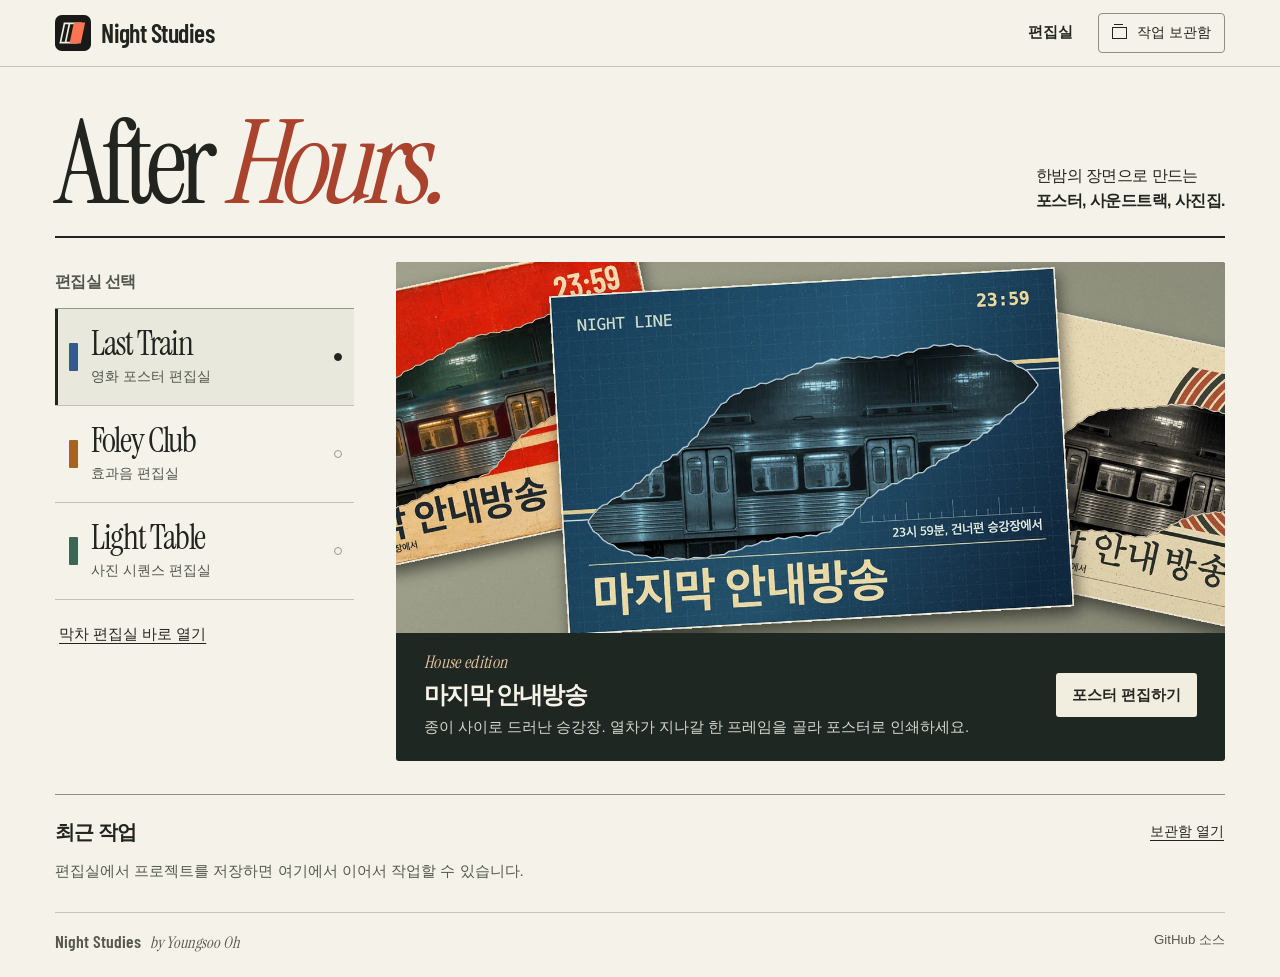
==== docs/index.html @ 3a77e35f "Build three personal media editors with portable project files" ====
<!doctype html>
<html lang="ko">
<head>
<meta charset="utf-8">
<meta name="viewport" content="width=device-width,initial-scale=1,viewport-fit=cover">
<meta name="theme-color" content="#f4f2e9">
<meta name="description" content="영화 포스터, 폴리 사운드트랙, 세 컷의 사진을 만드는 브라우저 편집실. 프로젝트를 보관하고 PNG와 WAV로 내보내세요.">
<title>Night Studies — After Hours 편집실</title>
<link rel="icon" href="./mark.svg" type="image/svg+xml">
<link rel="stylesheet" href="./gallery.css?v=92c7a731b6">
<script defer src="./library.js?v=04d6f1647b"></script>
<script defer src="./gallery.js?v=91ca914a79"></script>
</head>
<body>
<a class="skip" href="#studios">편집실로 이동</a>
<header class="mast"><div class="shell">
  <a class="brand" href="./"><img src="./mark.svg" width="36" height="36" alt="">Night Studies</a>
  <nav aria-label="주 메뉴"><a href="#studios">편집실</a><button type="button" data-library><span class="shelf-icon" aria-hidden="true"></span>작업 보관함</button></nav>
</div></header>
<main class="shell">
  <div class="headline"><h1>After <em>Hours.</em></h1><p>한밤의 장면으로 만드는<br><strong>포스터, 사운드트랙, 사진집.</strong></p></div>
  <section class="desk" id="studios" aria-label="편집실과 하우스 에디션">
    <div class="selector">
      <h2>편집실 선택</h2>
      <div role="tablist" aria-label="편집실 선택" class="tabs">
        <button type="button" aria-selected="true" tabindex="0" role="tab" aria-controls="edition" id="tab-train" data-studio="last-train"><i class="swatch sw-train"></i><span><b lang="en">Last Train</b><small>영화 포스터 편집실</small></span><span class="tab-dot" aria-hidden="true"></span></button>
        <button type="button" aria-selected="false" tabindex="-1" role="tab" aria-controls="edition" id="tab-foley" data-studio="foley-club"><i class="swatch sw-foley"></i><span><b lang="en">Foley Club</b><small>효과음 편집실</small></span><span class="tab-dot" aria-hidden="true"></span></button>
        <button type="button" aria-selected="false" tabindex="-1" role="tab" aria-controls="edition" id="tab-light" data-studio="light-table"><i class="swatch sw-light"></i><span><b lang="en">Light Table</b><small>사진 시퀀스 편집실</small></span><span class="tab-dot" aria-hidden="true"></span></button>
      </div>
      <a class="blank-link" id="start-blank" href="last-train/">막차 편집실 바로 열기</a>
    </div>
    <article id="edition" class="edition" role="tabpanel" aria-labelledby="tab-train" data-current="last-train">
      <div class="mount" id="edition-art"><img id="edition-preview" src="assets/edition-train.webp" alt="마지막 안내방송 포스터 편집본" fetchpriority="high"></div>
      <div class="edition-caption"><div><span class="edition-label" lang="en">House edition</span><h2 id="edition-name">마지막 안내방송</h2><p id="edition-copy">종이 사이로 드러난 승강장. 열차가 지나갈 한 프레임을 골라 포스터로 인쇄하세요.</p></div>
      <a class="start" id="start-edition" href="last-train/?edition=house">포스터 편집하기</a></div>
    </article>
  </section>
  <section class="shelf" aria-labelledby="recent-heading">
    <div class="shelf-head"><h2 id="recent-heading">최근 작업</h2><button type="button" data-library>보관함 열기</button></div>
    <div id="recent" aria-live="polite"></div>
  </section>
  <noscript><div class="noscript">편집하려면 JavaScript를 켜 주세요. <a href="last-train/">막차</a> · <a href="foley-club/">폴리 클럽</a> · <a href="light-table/">라이트 테이블</a></div></noscript>
</main>
<footer class="shell"><span>Night Studies <i>by Youngsoo Oh</i></span><a href="https://github.com/oyoungsoo97-hub/night-studies">GitHub 소스</a></footer>
</body>
</html>
---- docs/gallery.css ----
@font-face{font-family:Instrument;src:url('./assets/fonts/instrument-serif.ttf') format('truetype');font-display:swap}
@font-face{font-family:Barlow;src:url('./assets/fonts/barlow-condensed.ttf') format('truetype');font-weight:600;font-display:swap}
:root{--paper:#f4f2e9;--ink:#22251f;--muted:#55594e;--rule:#c4c5b8;--accent:#d94c2d;color-scheme:light;font:100%/1.5 -apple-system,BlinkMacSystemFont,"Apple SD Gothic Neo","Malgun Gothic",Arial,sans-serif;color:var(--ink);background:var(--paper)}
*{box-sizing:border-box}body,h1,h2,p{margin:0}a{color:inherit;text-decoration:none}button{font:inherit;color:inherit;cursor:pointer}button:focus-visible,a:focus-visible{outline:3px solid #2268a4;outline-offset:4px}.shell{width:min(1450px,calc(100% - clamp(36px,8.6vw,160px)));margin:auto}.skip{position:absolute;top:-100px}.skip:focus{top:6px;left:10px;z-index:10;background:white;padding:10px}.mast{border-bottom:1px solid var(--rule)}.mast .shell{display:flex;align-items:center;justify-content:space-between;min-height:66px}.brand{display:flex;align-items:center;gap:10px;font:600 1.62rem/.95 Barlow,Arial,sans-serif;letter-spacing:-.02em}.brand img{border-radius:4px}.mast nav{display:flex;align-items:center;gap:25px}.mast nav>a{font-size:.91rem;font-weight:600}.mast nav button,.shelf-head button{display:inline-flex;align-items:center;gap:10px;font-size:.9rem;border:1px solid #8a9083;border-radius:4px;background:transparent;padding:8px 13px;min-height:38px}.mast nav button:hover,.shelf-head button:hover{background:#e8e7dc}.shelf-icon{width:15px;height:12px;border:1.5px solid currentColor;display:inline-block;position:relative}.shelf-icon:before{position:absolute;content:"";top:-4px;left:1px;width:9px;border-top:1.5px solid currentColor}
.headline{display:flex;align-items:flex-end;justify-content:space-between;gap:20px;padding:clamp(28px,3.7vw,62px) 0 23px;border-bottom:2px solid var(--ink)}
h1{font:400 clamp(82px,9.1vw,153px)/.85 Instrument,Georgia,serif;letter-spacing:-.065em}h1 em{font-weight:400;color:#aa432e}.headline p{font-size:clamp(1rem,1.15vw,1.2rem);line-height:1.55;letter-spacing:-.035em}.headline strong{font-weight:600}
.desk{display:grid;grid-template-columns:minmax(215px,.81fr) minmax(0,2.25fr);gap:clamp(24px,3.3vw,57px);padding:24px 0 33px;align-items:start;scroll-margin-top:12px}.selector h2,.shelf-head h2{font-size:1rem;letter-spacing:-.045em}.selector h2{margin:8px 0 14px;color:#51564d}.tabs{border-top:1px solid #92988a}.tabs button{width:100%;text-align:left;border:0;border-bottom:1px solid #c0c4b5;background:none;padding:18px 12px 18px 9px;display:flex;align-items:center;gap:13px;min-height:80px}.tabs button[aria-selected=true]{background:#e8e8dc;box-shadow:inset 3px 0 var(--ink)}.tabs button:hover{background:#eaeade}.tabs b,.tabs small{display:block}.tabs b{font:400 clamp(29px,2.65vw,46px)/1 Instrument,Georgia,serif;letter-spacing:-.04em}.tabs small{margin-top:5px;color:#51564d;font-size:.88rem}.swatch{width:9px;height:28px;flex:none;margin-left:5px;border-radius:1px;background:#355988}.sw-foley{background:#a26525}.sw-light{background:#3b6554}.tab-dot{margin-left:auto;width:8px;height:8px;flex:none;border-radius:50%;border:1px solid #969b8c}.tabs button[aria-selected=true] .tab-dot{background:var(--ink);border-color:var(--ink)}.blank-link{display:inline-block;margin:19px 0 0 4px;padding:4px 0;font-size:.92rem;text-decoration:underline;text-underline-offset:4px}
.edition{min-width:0;background:#1f2723;color:#f8f3e7;border-radius:3px;overflow:hidden}.mount{aspect-ratio:2.24;background:#313831;overflow:hidden}.mount img{width:100%;height:100%;object-fit:cover;display:block}.edition-caption{display:flex;align-items:center;justify-content:space-between;gap:22px;padding:18px clamp(18px,2.2vw,35px) 22px}.edition-label{font:italic 1.08rem/1.2 Instrument,Georgia,serif;letter-spacing:.02em;color:#e7c4a0}.edition-caption h2{font-size:clamp(1.3rem,1.9vw,2rem);line-height:1.4;letter-spacing:-.065em;margin:3px 0}.edition-caption p{font-size:.94rem;line-height:1.63;word-break:keep-all;color:#d6d8cf;max-width:44em}.start{flex:none;padding:11px 16px;border-radius:3px;font-size:.92rem;font-weight:650;background:#f1eddf;color:#22261f}.start:hover{background:white}
.shelf{border-top:1px solid #8a9083;padding:21px 0 29px}.shelf-head{display:flex;align-items:center;justify-content:space-between;margin-bottom:12px}.shelf-head h2{font-size:1.25rem}.shelf-head button{border:0;padding:3px 1px;min-height:32px;text-decoration:underline;text-underline-offset:4px}.empty-note,#recent{color:var(--muted);font-size:.95rem}.recent-grid{display:grid;grid-template-columns:repeat(3,minmax(0,1fr));gap:15px}.recent-link{display:flex;align-items:center;padding:8px;gap:13px;border:1px solid var(--rule);min-width:0;background:#f9f7ef}.recent-link:hover{border-color:#757c6c}.recent-link img{width:78px;height:64px;object-fit:cover;flex:none;background:#303730}.recent-link span{min-width:0}.recent-link strong,.recent-link small{display:block}.recent-link strong{color:var(--ink);overflow-wrap:anywhere}.recent-link small{font-size:.8rem;margin-top:3px}footer.shell{display:flex;justify-content:space-between;gap:12px;border-top:1px solid var(--rule);padding:17px 0 24px;color:#55594e;font-size:.83rem}footer span{font:600 1.1rem Barlow,sans-serif}footer i{margin-left:5px;font:italic 1rem Instrument,serif}footer a:hover{text-decoration:underline}
@media(max-width:850px){.shell{width:calc(100% - 40px)}.desk{grid-template-columns:minmax(175px,.85fr) minmax(0,2fr);gap:18px}.edition-caption{align-items:start;flex-direction:column;gap:14px}.tabs button{min-height:75px;padding:12px 8px}.recent-grid{grid-template-columns:1fr 1fr}.mount{aspect-ratio:1.9}}
@media(max-width:620px){.shell{width:calc(100% - 34px)}.mast .shell{min-height:56px}.brand{font-size:1.38rem}.brand img{width:30px;height:30px}.mast nav>a{display:none}.mast nav button{font-size:.84rem;padding:6px 10px}.headline{display:block;padding:24px 0 16px}.headline h1{font-size:clamp(72px,17vw,100px)}.headline p{margin-top:13px;font-size:.94rem}.headline p br{display:none}.headline p strong:before{content:" "}.desk{display:flex;flex-direction:column;gap:14px;padding:12px 0 22px}.selector{width:100%;display:flex;flex-wrap:wrap;align-items:center;justify-content:space-between}.selector h2{margin:0 0 8px;font-size:.85rem}.blank-link{order:1;font-size:.81rem;margin:0 0 8px;padding:0}.tabs{order:2;width:100%;display:grid;grid-template-columns:repeat(3,minmax(0,1fr));border-top:1px solid #a1a696}.tabs button{min-height:55px;position:relative;display:block;padding:7px;text-align:center}.tabs button[aria-selected=true]{box-shadow:inset 0 -2px var(--ink)}.tabs b{font-size:clamp(20px,5.1vw,30px)}.tabs small{margin:4px 0 0;font-size:.76rem}.swatch,.tab-dot{display:none}.edition{width:100%}.mount{aspect-ratio:1.7}.edition-caption{padding:13px 16px 17px;gap:12px}.edition-caption h2{font-size:1.4rem}.edition-caption p{font-size:.88rem}.start{width:100%;text-align:center}.recent-grid{grid-template-columns:1fr}.shelf{padding:12px 0 20px}}
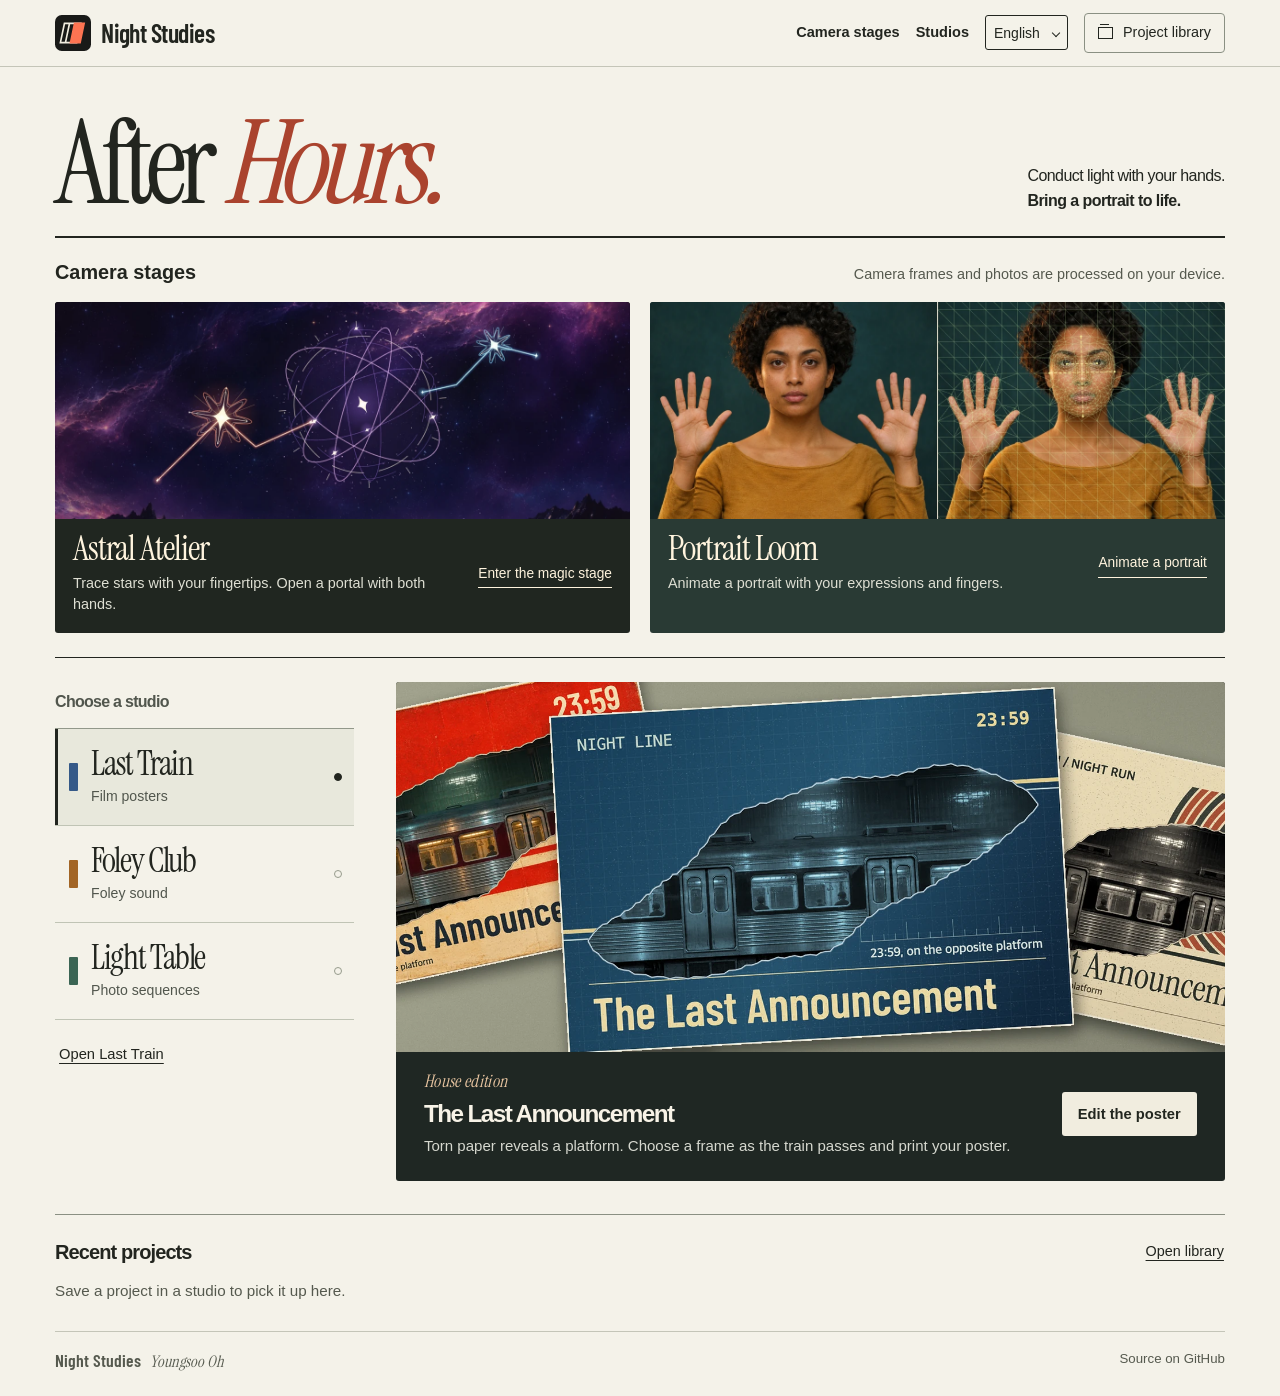
==== commit bb8f3148: "Add two camera performance stages and English, Korean and German throughout" ====
--- a/docs/index.html
+++ b/docs/index.html
@@ -4,34 +4,43 @@
 <meta charset="utf-8">
 <meta name="viewport" content="width=device-width,initial-scale=1,viewport-fit=cover">
 <meta name="theme-color" content="#f4f2e9">
-<meta name="description" content="영화 포스터, 폴리 사운드트랙, 세 컷의 사진을 만드는 브라우저 편집실. 프로젝트를 보관하고 PNG와 WAV로 내보내세요.">
+<meta name="description" content="카메라로 빛을 지휘하고 사진 속 인물을 움직이는 두 무대. 포스터, 사운드트랙, 사진을 위한 세 편집실.">
 <title>Night Studies — After Hours 편집실</title>
 <link rel="icon" href="./mark.svg" type="image/svg+xml">
-<link rel="stylesheet" href="./gallery.css?v=92c7a731b6">
-<script defer src="./library.js?v=04d6f1647b"></script>
-<script defer src="./gallery.js?v=91ca914a79"></script>
+<link rel="stylesheet" href="./gallery.css?v=c949376de5">
+<script src="./i18n.js?v=e4aa568ccb"></script>
+<script src="./common-locales.js?v=770c93482a"></script>
+<script defer src="./library.js?v=e522b8cf6c"></script>
+<script defer src="./gallery.js?v=8ea4f9fb00"></script>
 </head>
 <body>
 <a class="skip" href="#studios">편집실로 이동</a>
 <header class="mast"><div class="shell">
   <a class="brand" href="./"><img src="./mark.svg" width="36" height="36" alt="">Night Studies</a>
-  <nav aria-label="주 메뉴"><a href="#studios">편집실</a><button type="button" data-library><span class="shelf-icon" aria-hidden="true"></span>작업 보관함</button></nav>
+  <nav aria-label="주 메뉴"><a href="#stages">카메라 무대</a><a href="#studios">편집실</a><span data-language-picker></span><button type="button" data-library><span class="shelf-icon" aria-hidden="true"></span>작업 보관함</button></nav>
 </div></header>
 <main class="shell">
-  <div class="headline"><h1>After <em>Hours.</em></h1><p>한밤의 장면으로 만드는<br><strong>포스터, 사운드트랙, 사진집.</strong></p></div>
+  <div class="headline"><h1>After <em>Hours.</em></h1><p>손끝으로 무대를 열고<br><strong>사진 속 인물에 움직임을 입히세요.</strong></p></div>
+  <section id="stages" class="live-stages" aria-labelledby="stages-title">
+    <div class="stages-head"><h2 id="stages-title">카메라 무대</h2><p>카메라 영상과 사진은 기기에서 처리됩니다.</p></div>
+    <div class="stage-shelf">
+      <a class="stage-link" href="spell-stage/"><div class="stage-art"><img src="assets/astral-cover.webp" alt="손동작으로 이은 별빛과 두 손 사이에 열린 차원문"></div><div class="stage-details"><div><h3 lang="en" translate="no">Astral Atelier</h3><p>손끝으로 별을 잇고, 두 손으로 빛의 문을 엽니다.</p></div><span>마법 무대 열기</span></div></a>
+      <a class="stage-link" href="portrait-stage/"><div class="stage-art"><img src="assets/loom-cover.webp" alt="사진 속 인물의 얼굴과 손에 겹쳐진 움직임 기준점"></div><div class="stage-details"><div><h3 lang="en" translate="no">Portrait Loom</h3><p>인물 사진을 골라 내 표정과 손가락으로 움직입니다.</p></div><span>인물 무대 열기</span></div></a>
+    </div>
+  </section>
   <section class="desk" id="studios" aria-label="편집실과 하우스 에디션">
     <div class="selector">
       <h2>편집실 선택</h2>
       <div role="tablist" aria-label="편집실 선택" class="tabs">
-        <button type="button" aria-selected="true" tabindex="0" role="tab" aria-controls="edition" id="tab-train" data-studio="last-train"><i class="swatch sw-train"></i><span><b lang="en">Last Train</b><small>영화 포스터 편집실</small></span><span class="tab-dot" aria-hidden="true"></span></button>
-        <button type="button" aria-selected="false" tabindex="-1" role="tab" aria-controls="edition" id="tab-foley" data-studio="foley-club"><i class="swatch sw-foley"></i><span><b lang="en">Foley Club</b><small>효과음 편집실</small></span><span class="tab-dot" aria-hidden="true"></span></button>
-        <button type="button" aria-selected="false" tabindex="-1" role="tab" aria-controls="edition" id="tab-light" data-studio="light-table"><i class="swatch sw-light"></i><span><b lang="en">Light Table</b><small>사진 시퀀스 편집실</small></span><span class="tab-dot" aria-hidden="true"></span></button>
+        <button type="button" aria-selected="true" tabindex="0" role="tab" aria-controls="edition" id="tab-train" data-studio="last-train"><i class="swatch sw-train"></i><span><b lang="en" translate="no">Last Train</b><small>영화 포스터 편집실</small></span><span class="tab-dot" aria-hidden="true"></span></button>
+        <button type="button" aria-selected="false" tabindex="-1" role="tab" aria-controls="edition" id="tab-foley" data-studio="foley-club"><i class="swatch sw-foley"></i><span><b lang="en" translate="no">Foley Club</b><small>효과음 편집실</small></span><span class="tab-dot" aria-hidden="true"></span></button>
+        <button type="button" aria-selected="false" tabindex="-1" role="tab" aria-controls="edition" id="tab-light" data-studio="light-table"><i class="swatch sw-light"></i><span><b lang="en" translate="no">Light Table</b><small>사진 시퀀스 편집실</small></span><span class="tab-dot" aria-hidden="true"></span></button>
       </div>
       <a class="blank-link" id="start-blank" href="last-train/">막차 편집실 바로 열기</a>
     </div>
     <article id="edition" class="edition" role="tabpanel" aria-labelledby="tab-train" data-current="last-train">
       <div class="mount" id="edition-art"><img id="edition-preview" src="assets/edition-train.webp" alt="마지막 안내방송 포스터 편집본" fetchpriority="high"></div>
-      <div class="edition-caption"><div><span class="edition-label" lang="en">House edition</span><h2 id="edition-name">마지막 안내방송</h2><p id="edition-copy">종이 사이로 드러난 승강장. 열차가 지나갈 한 프레임을 골라 포스터로 인쇄하세요.</p></div>
+      <div class="edition-caption"><div><span class="edition-label">하우스 에디션</span><h2 id="edition-name">마지막 안내방송</h2><p id="edition-copy">종이 사이로 드러난 승강장. 열차가 지나갈 한 프레임을 골라 포스터로 인쇄하세요.</p></div>
       <a class="start" id="start-edition" href="last-train/?edition=house">포스터 편집하기</a></div>
     </article>
   </section>
@@ -39,8 +48,8 @@
     <div class="shelf-head"><h2 id="recent-heading">최근 작업</h2><button type="button" data-library>보관함 열기</button></div>
     <div id="recent" aria-live="polite"></div>
   </section>
-  <noscript><div class="noscript">편집하려면 JavaScript를 켜 주세요. <a href="last-train/">막차</a> · <a href="foley-club/">폴리 클럽</a> · <a href="light-table/">라이트 테이블</a></div></noscript>
+  <noscript><div class="noscript">JavaScript를 켜 주세요. Enable JavaScript. Bitte JavaScript aktivieren. <a href="last-train/">막차</a> · <a href="foley-club/">폴리 클럽</a> · <a href="light-table/">라이트 테이블</a></div></noscript>
 </main>
-<footer class="shell"><span>Night Studies <i>by Youngsoo Oh</i></span><a href="https://github.com/oyoungsoo97-hub/night-studies">GitHub 소스</a></footer>
+<footer class="shell"><span>Night Studies <i>Youngsoo Oh</i></span><a href="https://github.com/oyoungsoo97-hub/night-studies">GitHub 소스</a></footer>
 </body>
 </html>
--- a/docs/gallery.css
+++ b/docs/gallery.css
@@ -9,3 +9,7 @@
 .shelf{border-top:1px solid #8a9083;padding:21px 0 29px}.shelf-head{display:flex;align-items:center;justify-content:space-between;margin-bottom:12px}.shelf-head h2{font-size:1.25rem}.shelf-head button{border:0;padding:3px 1px;min-height:32px;text-decoration:underline;text-underline-offset:4px}.empty-note,#recent{color:var(--muted);font-size:.95rem}.recent-grid{display:grid;grid-template-columns:repeat(3,minmax(0,1fr));gap:15px}.recent-link{display:flex;align-items:center;padding:8px;gap:13px;border:1px solid var(--rule);min-width:0;background:#f9f7ef}.recent-link:hover{border-color:#757c6c}.recent-link img{width:78px;height:64px;object-fit:cover;flex:none;background:#303730}.recent-link span{min-width:0}.recent-link strong,.recent-link small{display:block}.recent-link strong{color:var(--ink);overflow-wrap:anywhere}.recent-link small{font-size:.8rem;margin-top:3px}footer.shell{display:flex;justify-content:space-between;gap:12px;border-top:1px solid var(--rule);padding:17px 0 24px;color:#55594e;font-size:.83rem}footer span{font:600 1.1rem Barlow,sans-serif}footer i{margin-left:5px;font:italic 1rem Instrument,serif}footer a:hover{text-decoration:underline}
 @media(max-width:850px){.shell{width:calc(100% - 40px)}.desk{grid-template-columns:minmax(175px,.85fr) minmax(0,2fr);gap:18px}.edition-caption{align-items:start;flex-direction:column;gap:14px}.tabs button{min-height:75px;padding:12px 8px}.recent-grid{grid-template-columns:1fr 1fr}.mount{aspect-ratio:1.9}}
 @media(max-width:620px){.shell{width:calc(100% - 34px)}.mast .shell{min-height:56px}.brand{font-size:1.38rem}.brand img{width:30px;height:30px}.mast nav>a{display:none}.mast nav button{font-size:.84rem;padding:6px 10px}.headline{display:block;padding:24px 0 16px}.headline h1{font-size:clamp(72px,17vw,100px)}.headline p{margin-top:13px;font-size:.94rem}.headline p br{display:none}.headline p strong:before{content:" "}.desk{display:flex;flex-direction:column;gap:14px;padding:12px 0 22px}.selector{width:100%;display:flex;flex-wrap:wrap;align-items:center;justify-content:space-between}.selector h2{margin:0 0 8px;font-size:.85rem}.blank-link{order:1;font-size:.81rem;margin:0 0 8px;padding:0}.tabs{order:2;width:100%;display:grid;grid-template-columns:repeat(3,minmax(0,1fr));border-top:1px solid #a1a696}.tabs button{min-height:55px;position:relative;display:block;padding:7px;text-align:center}.tabs button[aria-selected=true]{box-shadow:inset 0 -2px var(--ink)}.tabs b{font-size:clamp(20px,5.1vw,30px)}.tabs small{margin:4px 0 0;font-size:.76rem}.swatch,.tab-dot{display:none}.edition{width:100%}.mount{aspect-ratio:1.7}.edition-caption{padding:13px 16px 17px;gap:12px}.edition-caption h2{font-size:1.4rem}.edition-caption p{font-size:.88rem}.start{width:100%;text-align:center}.recent-grid{grid-template-columns:1fr}.shelf{padding:12px 0 20px}}
+.live-stages{border-bottom:1px solid var(--ink);padding:20px 0 24px;scroll-margin-top:12px}.stages-head{display:flex;align-items:baseline;justify-content:space-between;gap:12px;margin-bottom:14px}.stages-head h2{font-size:1.24rem}.stages-head p{font-size:.9rem;color:var(--muted)}.stage-shelf{display:grid;grid-template-columns:repeat(2,minmax(0,1fr));gap:20px}.stage-link{display:block;background:#202620;color:#fff4de;border-radius:3px;overflow:hidden}.stage-link:last-child{background:#293a34}.stage-art{aspect-ratio:2.65;background:#17242e;overflow:hidden}.stage-art img{width:100%;height:100%;object-fit:cover;display:block;transition:transform .35s}.stage-link:hover .stage-art img{transform:scale(1.018)}.stage-details{display:flex;align-items:center;gap:14px;justify-content:space-between;padding:13px 18px 17px}.stage-details h3{font:400 clamp(27px,2.7vw,45px)/1 Instrument,Georgia,serif;letter-spacing:-.03em;margin:0}.stage-details p{font-size:.9rem;margin-top:6px;line-height:1.5;color:#dedfd3;word-break:keep-all}.stage-details>span{font-size:.86rem;line-height:1.3;border-bottom:1px solid currentColor;flex:none;padding:5px 0}.mast nav{gap:16px}.edition-caption>div{min-width:0}
+@media(max-width:950px){.stage-details{display:block}.stage-details>span{display:inline-block;margin-top:6px}.start{white-space:normal}.edition-caption{flex-wrap:wrap}}
+@media(max-width:620px){.stage-shelf{grid-template-columns:1fr;gap:14px}.stage-details{display:flex;padding:13px}.stage-details>span{max-width:38%;text-align:right}.stage-art{aspect-ratio:2.55}.stage-details p,.stages-head p{font-size:.84rem}.stages-head{align-items:flex-end}.stages-head p{max-width:59%;text-align:right}.live-stages{padding:15px 0}.mast nav{gap:6px}.mast nav button{gap:5px}.mast .shell{gap:6px}.headline p br{display:initial}.desk .tabs button{overflow-wrap:anywhere}.desk .tabs small{hyphens:auto}.mast .ns-language{max-width:78px}}
+@media(max-width:390px){.mast .shell{width:calc(100% - 16px)}.mast .brand{gap:4px;font-size:1.13rem}.mast .brand img{width:24px;height:24px}.mast nav button{font-size:.79rem}.mast .shelf-icon{display:none}}
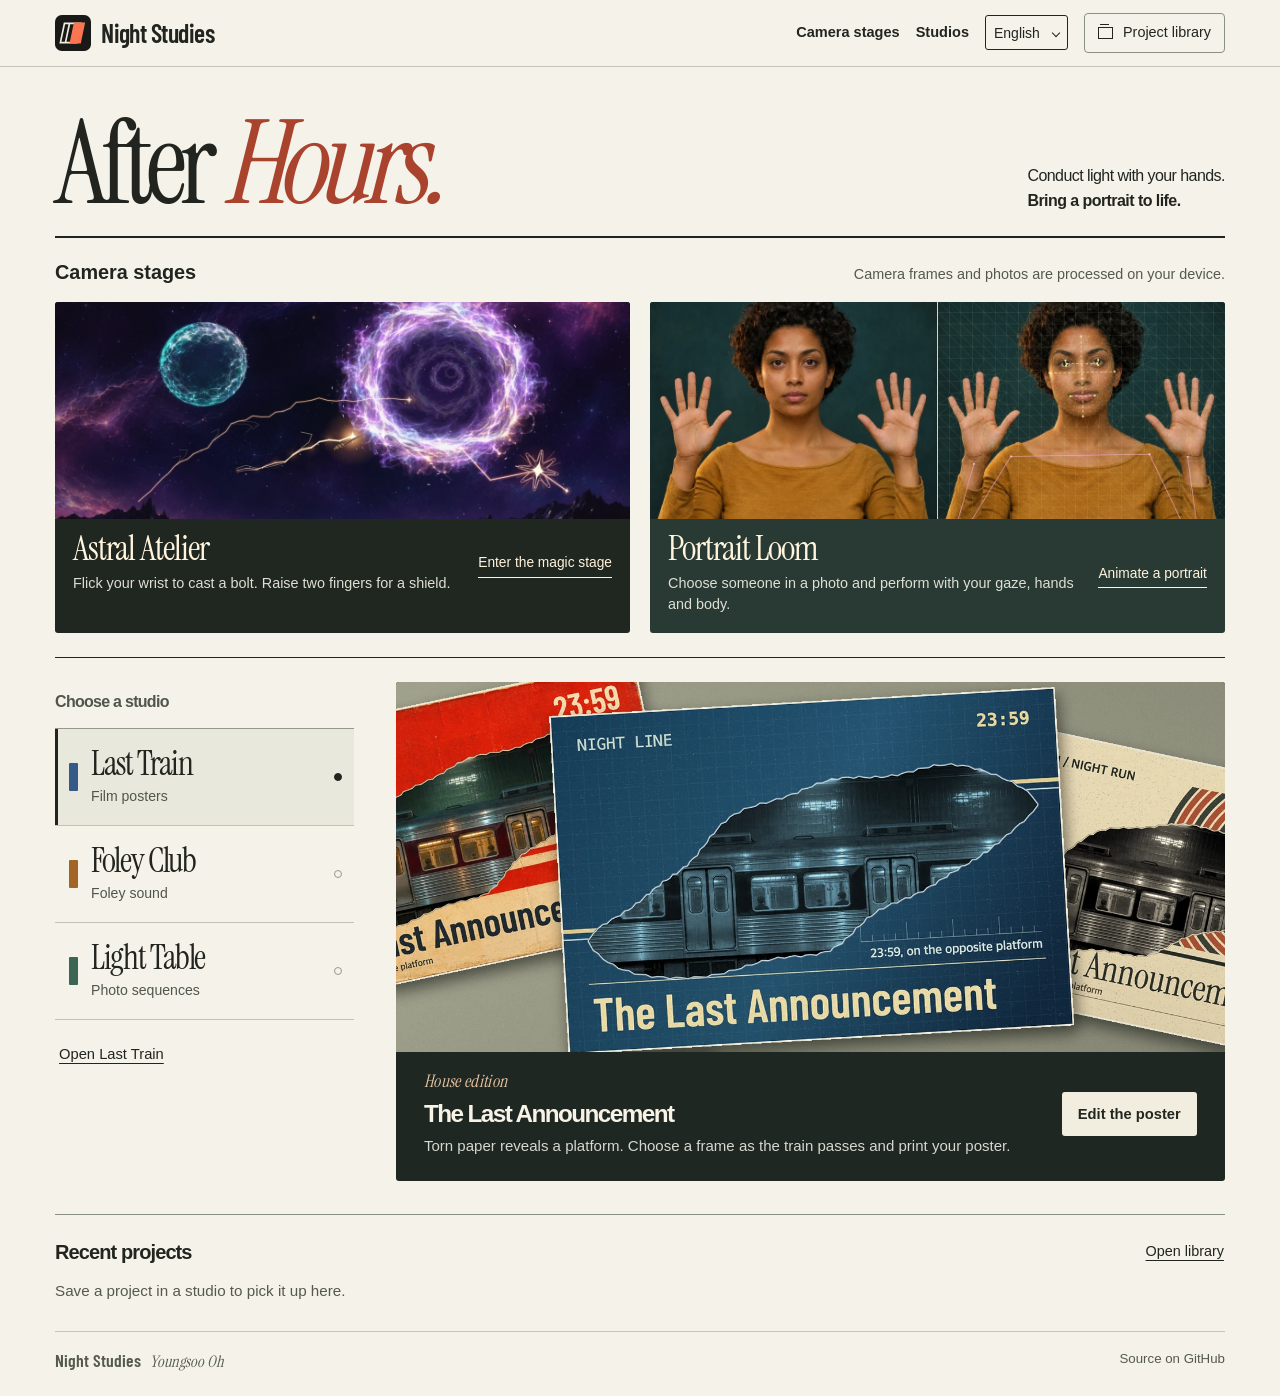
==== commit 09e79e14: "Retarget full portrait performances and cast kinetic wand spells" ====
--- a/docs/index.html
+++ b/docs/index.html
@@ -9,7 +9,7 @@
 <link rel="icon" href="./mark.svg" type="image/svg+xml">
 <link rel="stylesheet" href="./gallery.css?v=c949376de5">
 <script src="./i18n.js?v=e4aa568ccb"></script>
-<script src="./common-locales.js?v=770c93482a"></script>
+<script src="./common-locales.js?v=f75a074d39"></script>
 <script defer src="./library.js?v=e522b8cf6c"></script>
 <script defer src="./gallery.js?v=8ea4f9fb00"></script>
 </head>
@@ -24,8 +24,8 @@
   <section id="stages" class="live-stages" aria-labelledby="stages-title">
     <div class="stages-head"><h2 id="stages-title">카메라 무대</h2><p>카메라 영상과 사진은 기기에서 처리됩니다.</p></div>
     <div class="stage-shelf">
-      <a class="stage-link" href="spell-stage/"><div class="stage-art"><img src="assets/astral-cover.webp" alt="손동작으로 이은 별빛과 두 손 사이에 열린 차원문"></div><div class="stage-details"><div><h3 lang="en" translate="no">Astral Atelier</h3><p>손끝으로 별을 잇고, 두 손으로 빛의 문을 엽니다.</p></div><span>마법 무대 열기</span></div></a>
-      <a class="stage-link" href="portrait-stage/"><div class="stage-art"><img src="assets/loom-cover.webp" alt="사진 속 인물의 얼굴과 손에 겹쳐진 움직임 기준점"></div><div class="stage-details"><div><h3 lang="en" translate="no">Portrait Loom</h3><p>인물 사진을 골라 내 표정과 손가락으로 움직입니다.</p></div><span>인물 무대 열기</span></div></a>
+      <a class="stage-link" href="spell-stage/"><div class="stage-art"><img src="assets/astral-cover.webp?v=4bd32f965b" alt="별이 비치는 호수 위로 날아가는 잿불과 청록빛 방패, 보랏빛 차원문"></div><div class="stage-details"><div><h3 lang="en" translate="no">Astral Atelier</h3><p>손목을 휘둘러 잿불을 날리고 손끝으로 방패를 펼칩니다.</p></div><span>마법 무대 열기</span></div></a>
+      <a class="stage-link" href="portrait-stage/"><div class="stage-art"><img src="assets/loom-cover.webp?v=31c9a3cd19" alt="인물 사진과 눈·입·어깨·팔의 기준점을 겹쳐 표시한 공연 화면"></div><div class="stage-details"><div><h3 lang="en" translate="no">Portrait Loom</h3><p>사진에서 인물을 골라 내 시선과 표정, 손과 몸으로 움직입니다.</p></div><span>인물 무대 열기</span></div></a>
     </div>
   </section>
   <section class="desk" id="studios" aria-label="편집실과 하우스 에디션">
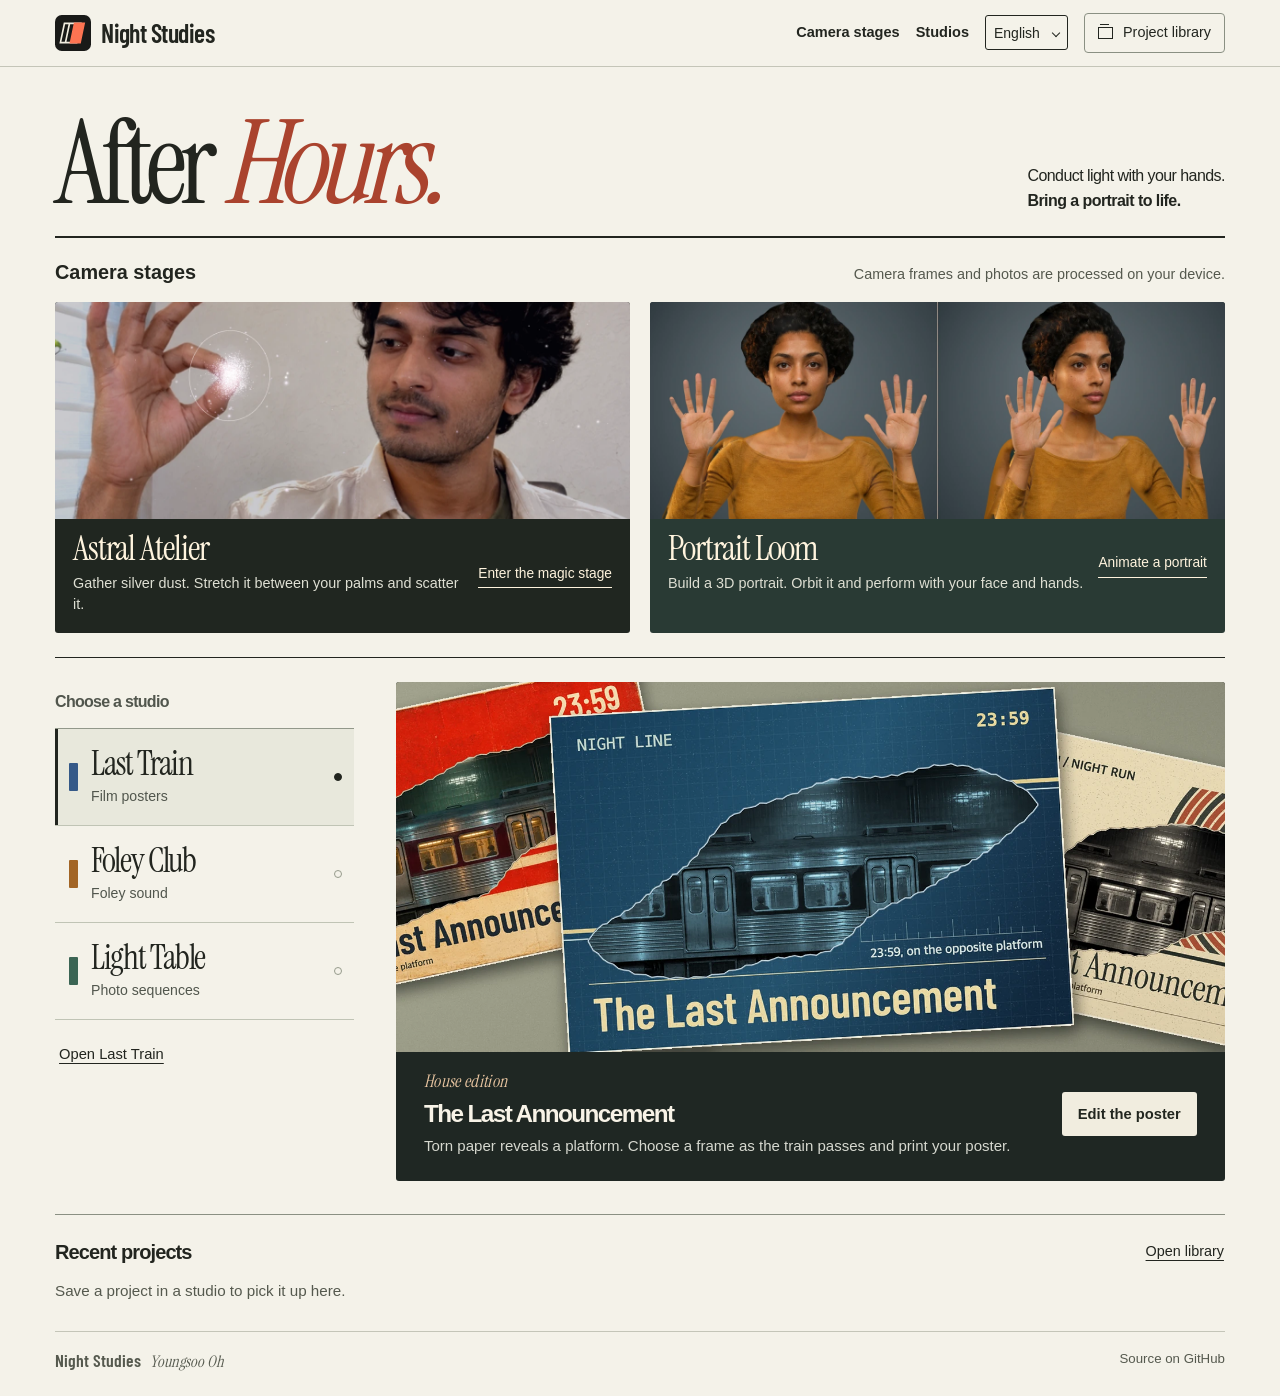
==== commit bead6558: "Build photo-fitted 3D performers and a hand-shaped silver particle stage" ====
--- a/docs/index.html
+++ b/docs/index.html
@@ -9,7 +9,7 @@
 <link rel="icon" href="./mark.svg" type="image/svg+xml">
 <link rel="stylesheet" href="./gallery.css?v=c949376de5">
 <script src="./i18n.js?v=e4aa568ccb"></script>
-<script src="./common-locales.js?v=f75a074d39"></script>
+<script src="./common-locales.js?v=d89a249e9d"></script>
 <script defer src="./library.js?v=e522b8cf6c"></script>
 <script defer src="./gallery.js?v=8ea4f9fb00"></script>
 </head>
@@ -24,8 +24,8 @@
   <section id="stages" class="live-stages" aria-labelledby="stages-title">
     <div class="stages-head"><h2 id="stages-title">카메라 무대</h2><p>카메라 영상과 사진은 기기에서 처리됩니다.</p></div>
     <div class="stage-shelf">
-      <a class="stage-link" href="spell-stage/"><div class="stage-art"><img src="assets/astral-cover.webp?v=4bd32f965b" alt="별이 비치는 호수 위로 날아가는 잿불과 청록빛 방패, 보랏빛 차원문"></div><div class="stage-details"><div><h3 lang="en" translate="no">Astral Atelier</h3><p>손목을 휘둘러 잿불을 날리고 손끝으로 방패를 펼칩니다.</p></div><span>마법 무대 열기</span></div></a>
-      <a class="stage-link" href="portrait-stage/"><div class="stage-art"><img src="assets/loom-cover.webp?v=31c9a3cd19" alt="인물 사진과 눈·입·어깨·팔의 기준점을 겹쳐 표시한 공연 화면"></div><div class="stage-details"><div><h3 lang="en" translate="no">Portrait Loom</h3><p>사진에서 인물을 골라 내 시선과 표정, 손과 몸으로 움직입니다.</p></div><span>인물 무대 열기</span></div></a>
+      <a class="stage-link" href="spell-stage/"><div class="stage-art"><img src="assets/astral-cover.webp?v=8d57b9cbe1" alt="카메라 속 손 주위로 모여드는 은빛 입자 구름"></div><div class="stage-details"><div><h3 lang="en" translate="no">Astral Atelier</h3><p>은빛 입자를 손바닥에 모아 두 손 사이로 늘이고 흩뿌립니다.</p></div><span>마법 무대 열기</span></div></a>
+      <a class="stage-link" href="portrait-stage/"><div class="stage-art"><img src="assets/loom-cover.webp?v=763ffefc5f" alt="한 장의 사진에서 만든 3D 인물의 정면과 사선 시점"></div><div class="stage-details"><div><h3 lang="en" translate="no">Portrait Loom</h3><p>사진으로 3D 인물을 만들어 돌려 보고 내 표정과 손으로 연기합니다.</p></div><span>인물 무대 열기</span></div></a>
     </div>
   </section>
   <section class="desk" id="studios" aria-label="편집실과 하우스 에디션">
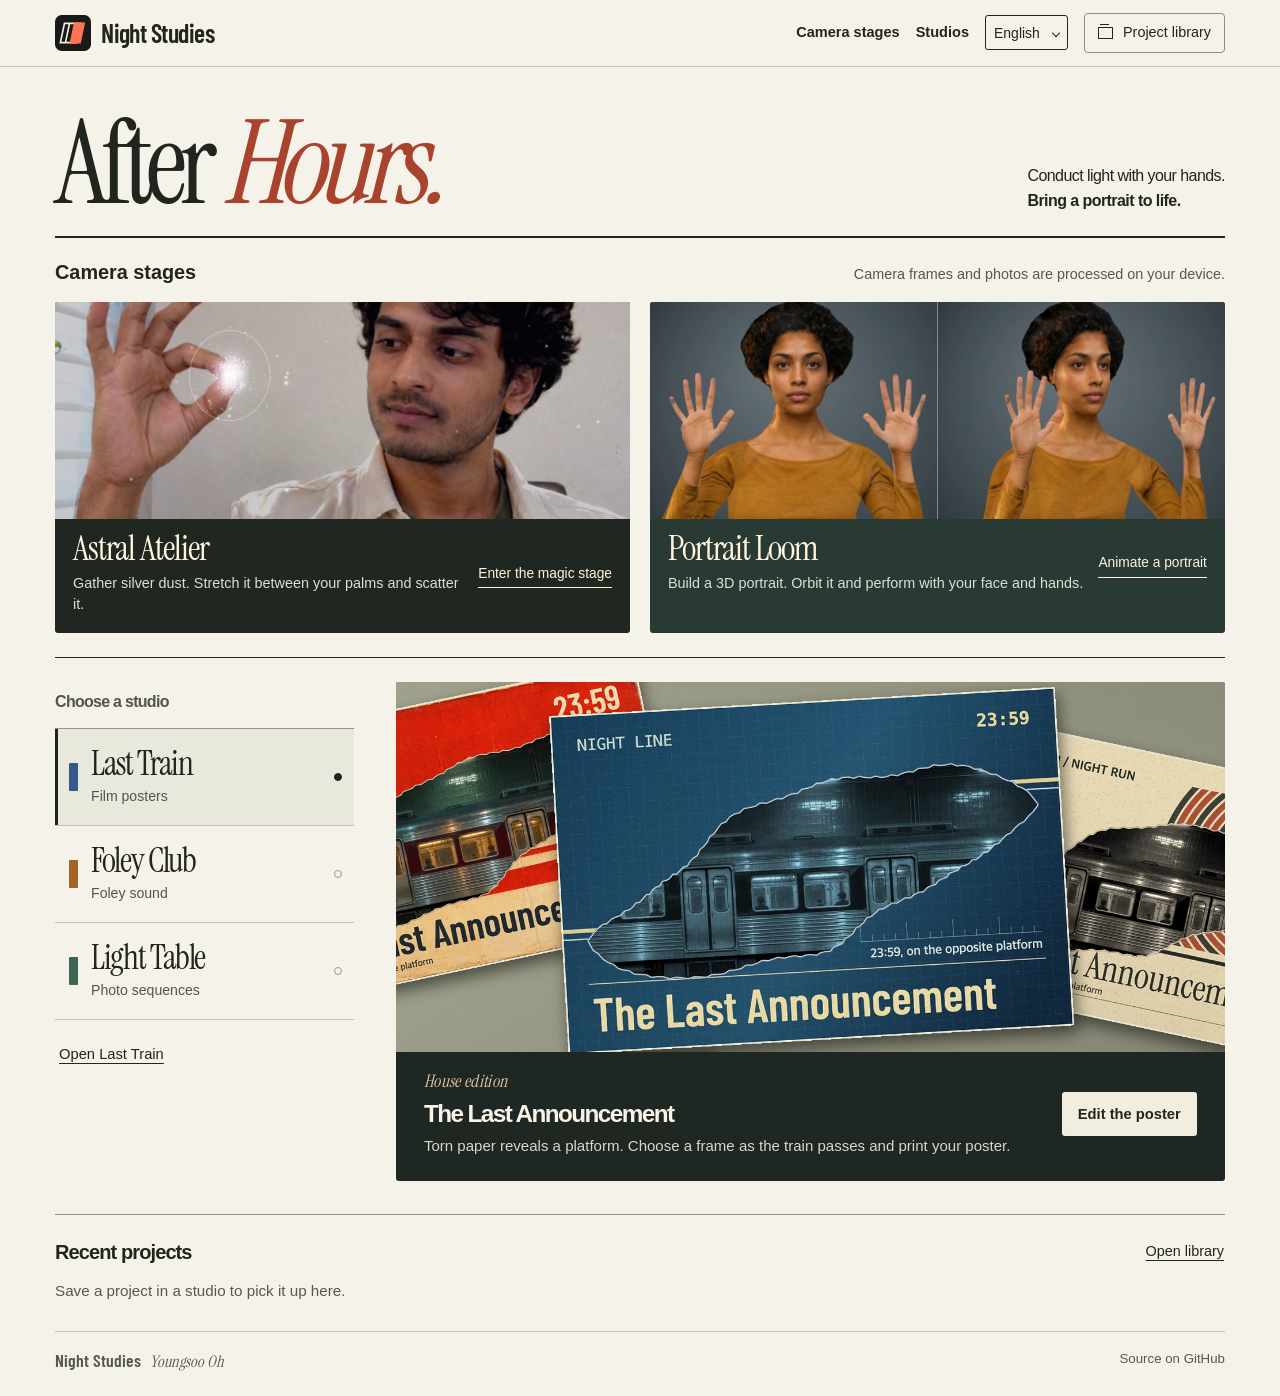
==== commit fd42ccf2: "Join the portrait shoulder and hand surfaces and preserve finger articulation" ====
--- a/docs/index.html
+++ b/docs/index.html
@@ -25,7 +25,7 @@
     <div class="stages-head"><h2 id="stages-title">카메라 무대</h2><p>카메라 영상과 사진은 기기에서 처리됩니다.</p></div>
     <div class="stage-shelf">
       <a class="stage-link" href="spell-stage/"><div class="stage-art"><img src="assets/astral-cover.webp?v=8d57b9cbe1" alt="카메라 속 손 주위로 모여드는 은빛 입자 구름"></div><div class="stage-details"><div><h3 lang="en" translate="no">Astral Atelier</h3><p>은빛 입자를 손바닥에 모아 두 손 사이로 늘이고 흩뿌립니다.</p></div><span>마법 무대 열기</span></div></a>
-      <a class="stage-link" href="portrait-stage/"><div class="stage-art"><img src="assets/loom-cover.webp?v=763ffefc5f" alt="한 장의 사진에서 만든 3D 인물의 정면과 사선 시점"></div><div class="stage-details"><div><h3 lang="en" translate="no">Portrait Loom</h3><p>사진으로 3D 인물을 만들어 돌려 보고 내 표정과 손으로 연기합니다.</p></div><span>인물 무대 열기</span></div></a>
+      <a class="stage-link" href="portrait-stage/"><div class="stage-art"><img src="assets/loom-cover.webp?v=9b03b77481" alt="한 장의 사진에서 만든 3D 인물의 정면과 사선 시점"></div><div class="stage-details"><div><h3 lang="en" translate="no">Portrait Loom</h3><p>사진으로 3D 인물을 만들어 돌려 보고 내 표정과 손으로 연기합니다.</p></div><span>인물 무대 열기</span></div></a>
     </div>
   </section>
   <section class="desk" id="studios" aria-label="편집실과 하우스 에디션">
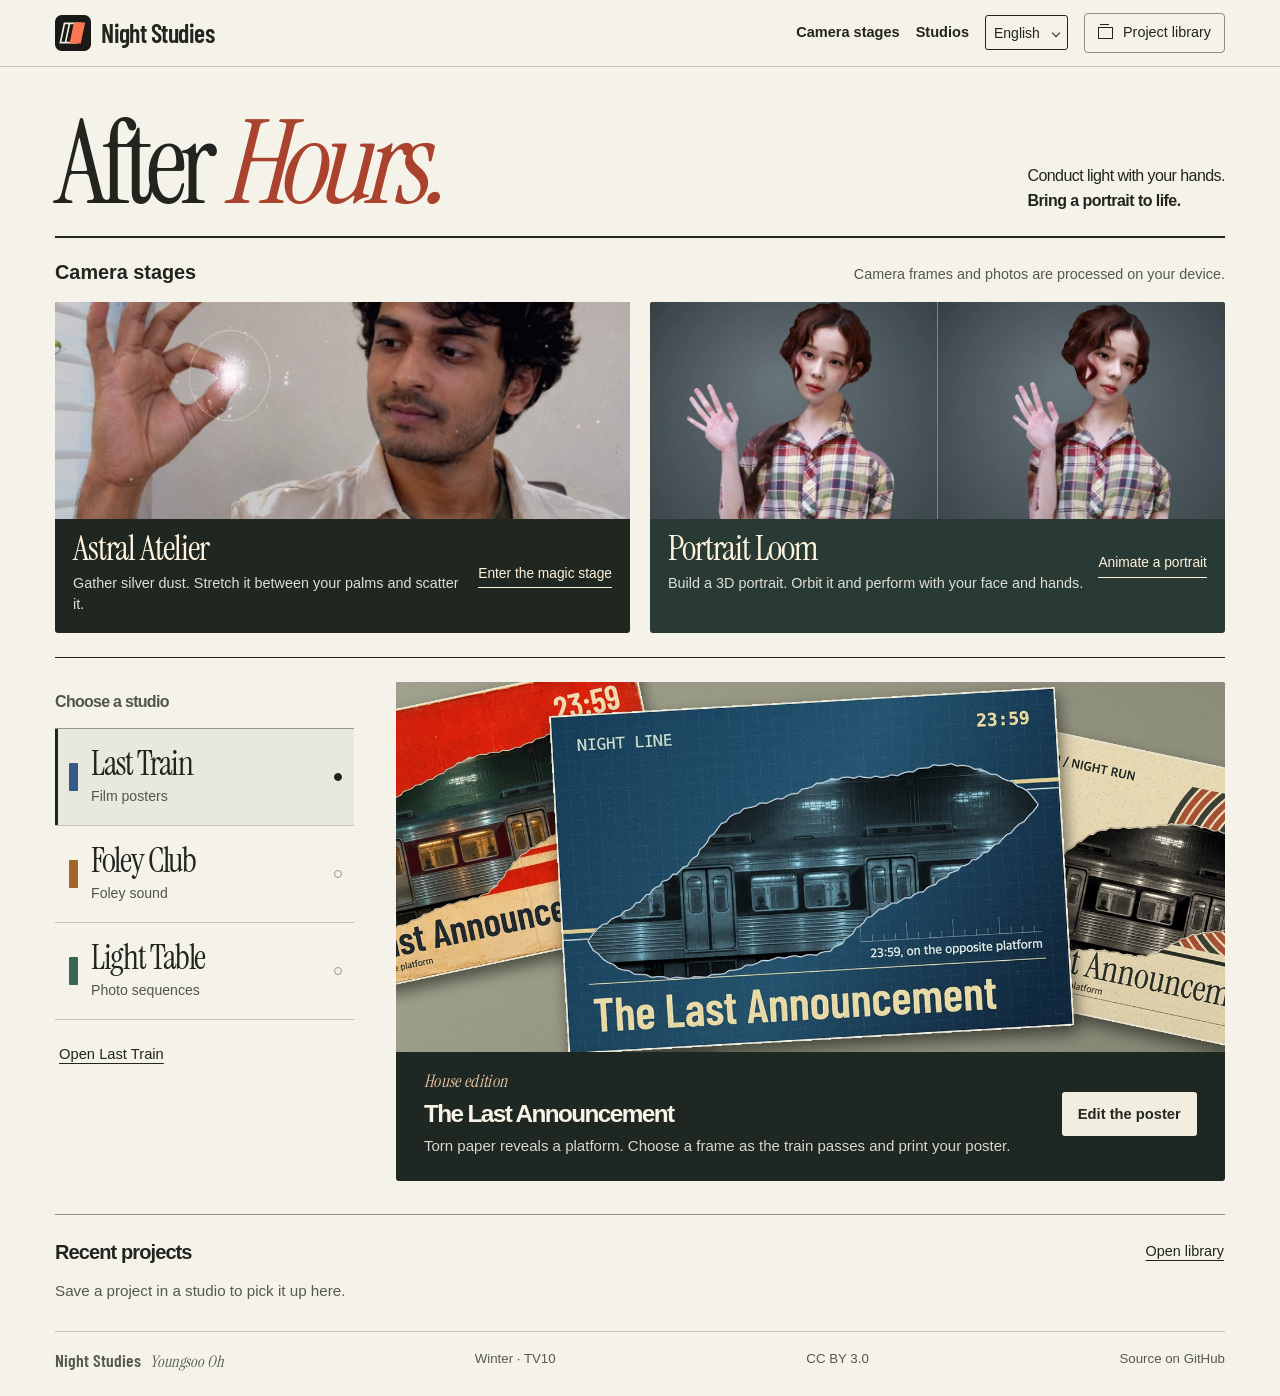
==== commit 20a35fea: "Feature Winter of aespa as the default Portrait Loom study" ====
--- a/docs/index.html
+++ b/docs/index.html
@@ -25,7 +25,7 @@
     <div class="stages-head"><h2 id="stages-title">카메라 무대</h2><p>카메라 영상과 사진은 기기에서 처리됩니다.</p></div>
     <div class="stage-shelf">
       <a class="stage-link" href="spell-stage/"><div class="stage-art"><img src="assets/astral-cover.webp?v=8d57b9cbe1" alt="카메라 속 손 주위로 모여드는 은빛 입자 구름"></div><div class="stage-details"><div><h3 lang="en" translate="no">Astral Atelier</h3><p>은빛 입자를 손바닥에 모아 두 손 사이로 늘이고 흩뿌립니다.</p></div><span>마법 무대 열기</span></div></a>
-      <a class="stage-link" href="portrait-stage/"><div class="stage-art"><img src="assets/loom-cover.webp?v=9b03b77481" alt="한 장의 사진에서 만든 3D 인물의 정면과 사선 시점"></div><div class="stage-details"><div><h3 lang="en" translate="no">Portrait Loom</h3><p>사진으로 3D 인물을 만들어 돌려 보고 내 표정과 손으로 연기합니다.</p></div><span>인물 무대 열기</span></div></a>
+      <a class="stage-link" href="portrait-stage/"><div class="stage-art"><img src="assets/loom-cover.webp?v=97ac20e2a3" alt="한 장의 사진에서 만든 3D 인물의 정면과 사선 시점"></div><div class="stage-details"><div><h3 lang="en" translate="no">Portrait Loom</h3><p>사진으로 3D 인물을 만들어 돌려 보고 내 표정과 손으로 연기합니다.</p></div><span>인물 무대 열기</span></div></a>
     </div>
   </section>
   <section class="desk" id="studios" aria-label="편집실과 하우스 에디션">
@@ -50,6 +50,6 @@
   </section>
   <noscript><div class="noscript">JavaScript를 켜 주세요. Enable JavaScript. Bitte JavaScript aktivieren. <a href="last-train/">막차</a> · <a href="foley-club/">폴리 클럽</a> · <a href="light-table/">라이트 테이블</a></div></noscript>
 </main>
-<footer class="shell"><span>Night Studies <i>Youngsoo Oh</i></span><a href="https://github.com/oyoungsoo97-hub/night-studies">GitHub 소스</a></footer>
+<footer class="shell"><span>Night Studies <i>Youngsoo Oh</i></span><a href="https://commons.wikimedia.org/?curid=162907797" lang="en" translate="no">Winter · TV10</a><a href="https://creativecommons.org/licenses/by/3.0/" lang="en" translate="no">CC BY 3.0</a><a href="https://github.com/oyoungsoo97-hub/night-studies">GitHub 소스</a></footer>
 </body>
 </html>
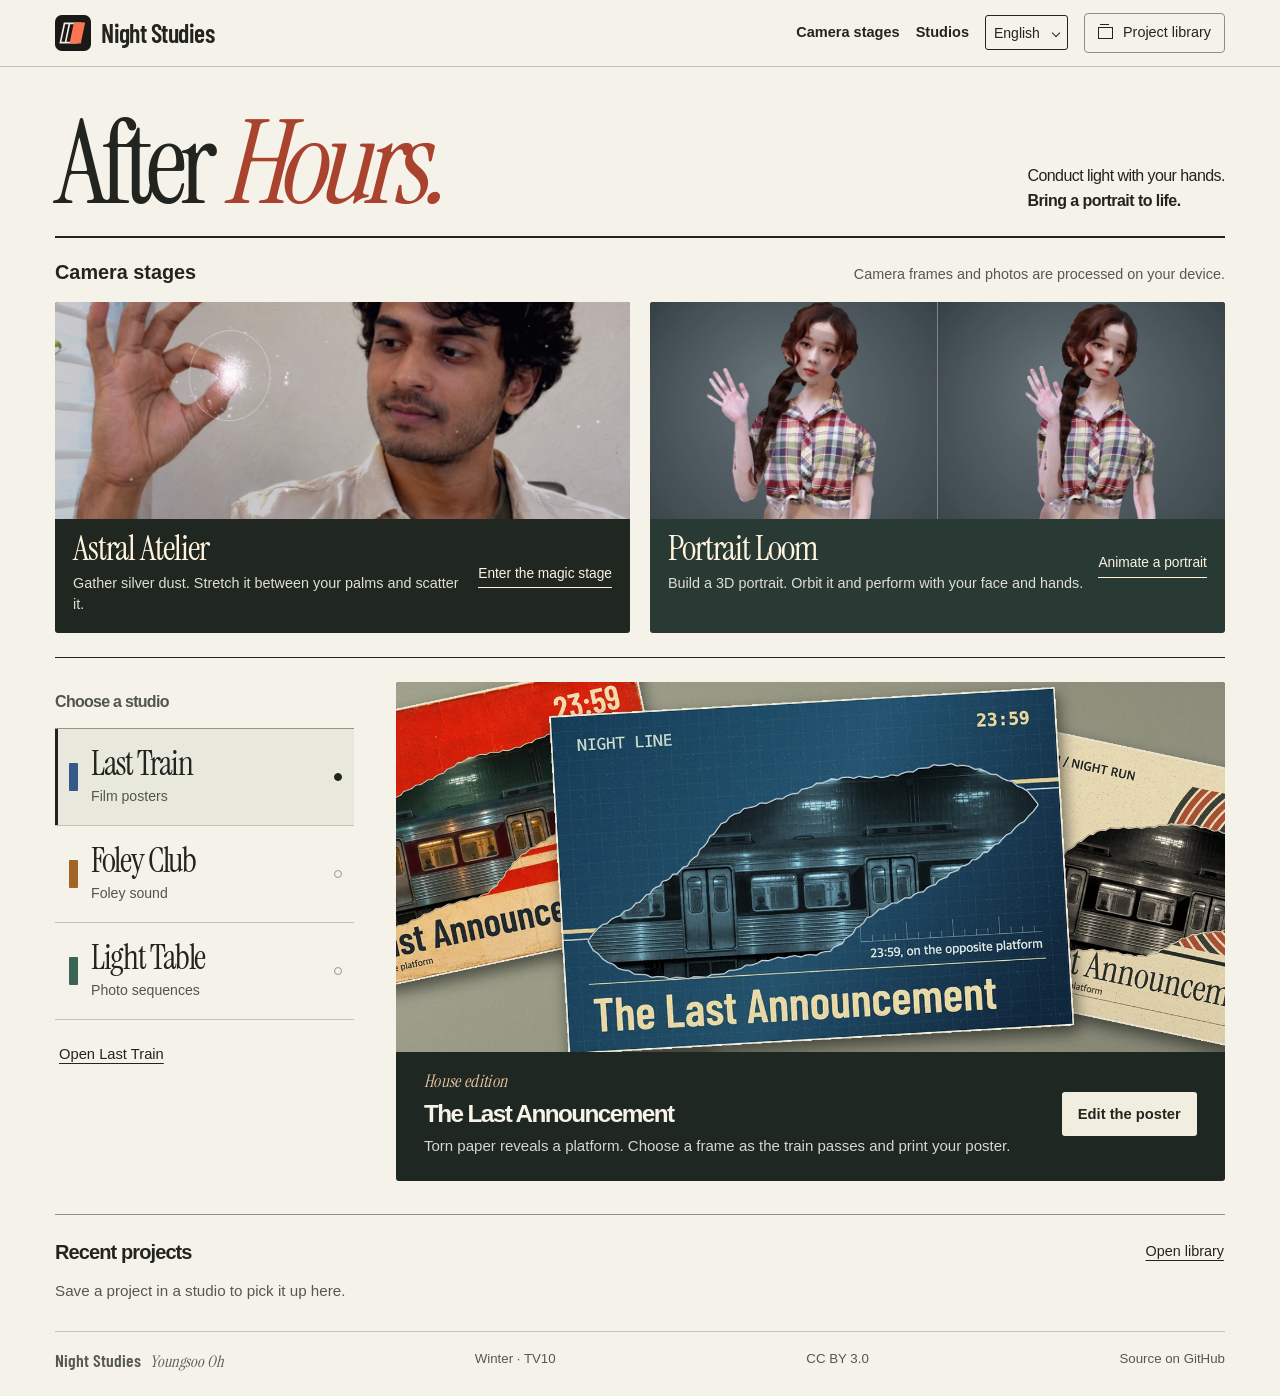
==== commit f4a7467d: "Fit Winter from multiple views and stabilize head and hand performance" ====
--- a/docs/index.html
+++ b/docs/index.html
@@ -25,7 +25,7 @@
     <div class="stages-head"><h2 id="stages-title">카메라 무대</h2><p>카메라 영상과 사진은 기기에서 처리됩니다.</p></div>
     <div class="stage-shelf">
       <a class="stage-link" href="spell-stage/"><div class="stage-art"><img src="assets/astral-cover.webp?v=8d57b9cbe1" alt="카메라 속 손 주위로 모여드는 은빛 입자 구름"></div><div class="stage-details"><div><h3 lang="en" translate="no">Astral Atelier</h3><p>은빛 입자를 손바닥에 모아 두 손 사이로 늘이고 흩뿌립니다.</p></div><span>마법 무대 열기</span></div></a>
-      <a class="stage-link" href="portrait-stage/"><div class="stage-art"><img src="assets/loom-cover.webp?v=97ac20e2a3" alt="한 장의 사진에서 만든 3D 인물의 정면과 사선 시점"></div><div class="stage-details"><div><h3 lang="en" translate="no">Portrait Loom</h3><p>사진으로 3D 인물을 만들어 돌려 보고 내 표정과 손으로 연기합니다.</p></div><span>인물 무대 열기</span></div></a>
+      <a class="stage-link" href="portrait-stage/"><div class="stage-art"><img src="assets/loom-cover.webp?v=2df4a2bb5c" alt="한 장의 사진에서 만든 3D 인물의 정면과 사선 시점"></div><div class="stage-details"><div><h3 lang="en" translate="no">Portrait Loom</h3><p>사진으로 3D 인물을 만들어 돌려 보고 내 표정과 손으로 연기합니다.</p></div><span>인물 무대 열기</span></div></a>
     </div>
   </section>
   <section class="desk" id="studios" aria-label="편집실과 하우스 에디션">
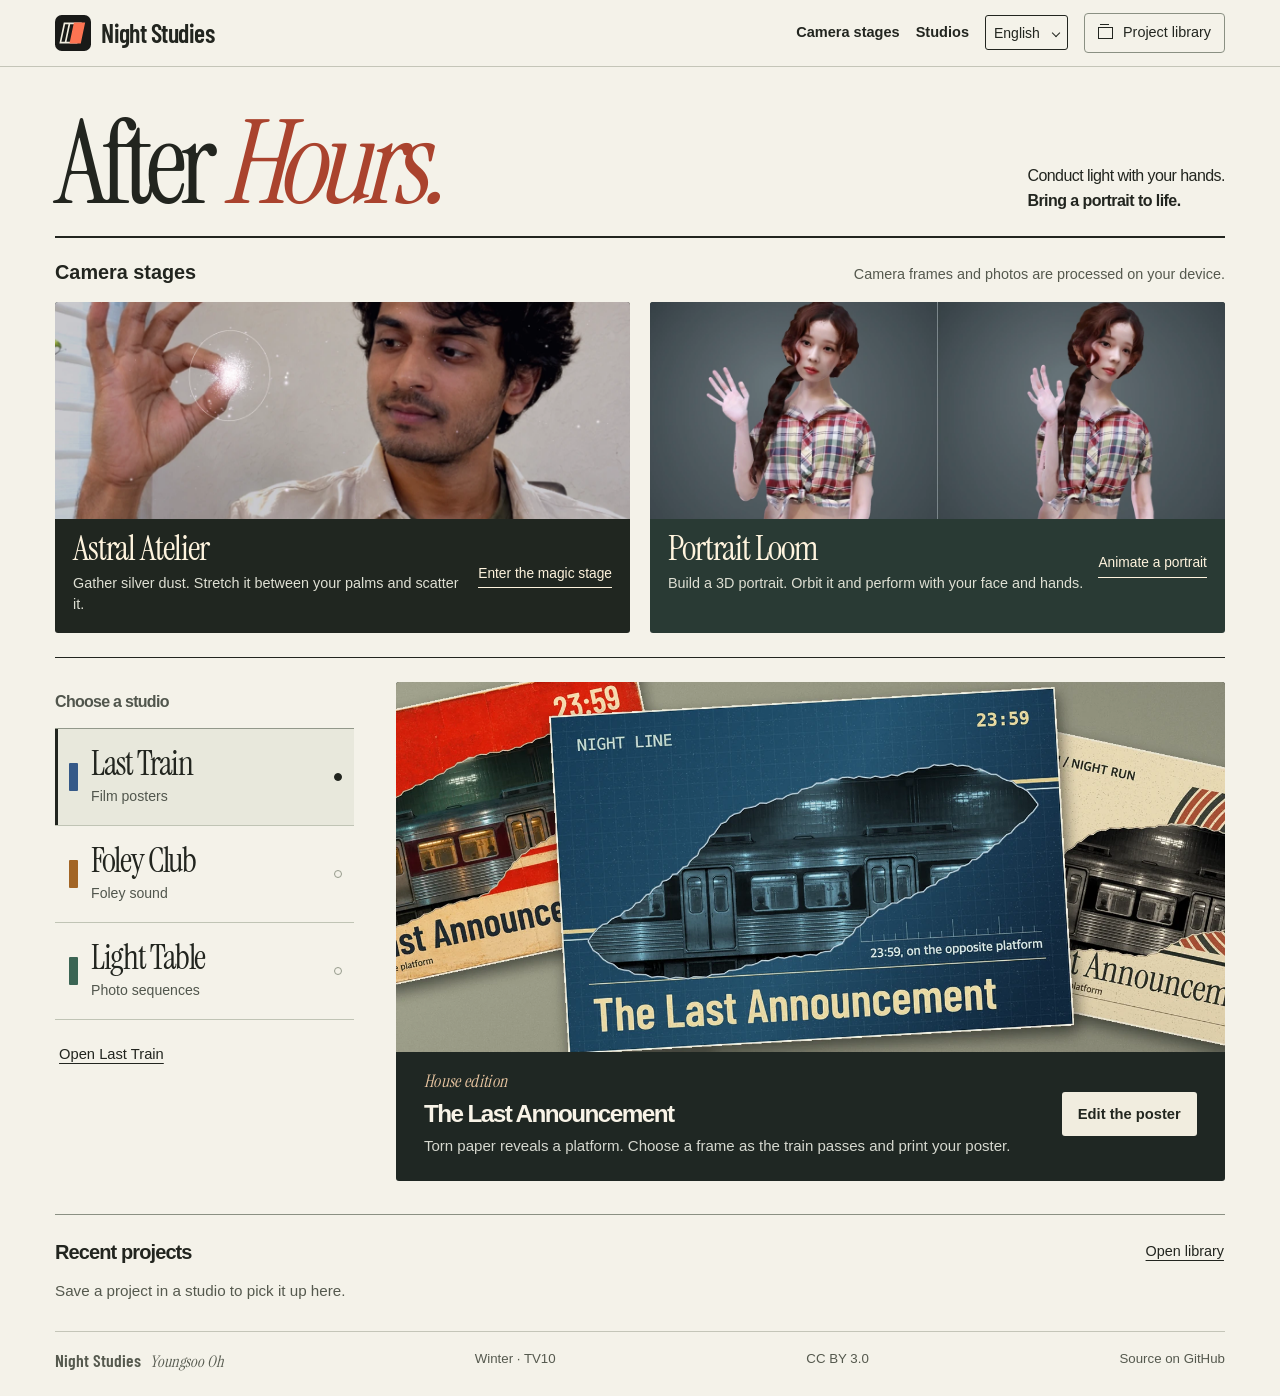
==== commit 99a1b2d0: "Fit Winter’s neck and articulated hands against synchronized TV10 footage" ====
--- a/docs/index.html
+++ b/docs/index.html
@@ -25,7 +25,7 @@
     <div class="stages-head"><h2 id="stages-title">카메라 무대</h2><p>카메라 영상과 사진은 기기에서 처리됩니다.</p></div>
     <div class="stage-shelf">
       <a class="stage-link" href="spell-stage/"><div class="stage-art"><img src="assets/astral-cover.webp?v=8d57b9cbe1" alt="카메라 속 손 주위로 모여드는 은빛 입자 구름"></div><div class="stage-details"><div><h3 lang="en" translate="no">Astral Atelier</h3><p>은빛 입자를 손바닥에 모아 두 손 사이로 늘이고 흩뿌립니다.</p></div><span>마법 무대 열기</span></div></a>
-      <a class="stage-link" href="portrait-stage/"><div class="stage-art"><img src="assets/loom-cover.webp?v=2df4a2bb5c" alt="한 장의 사진에서 만든 3D 인물의 정면과 사선 시점"></div><div class="stage-details"><div><h3 lang="en" translate="no">Portrait Loom</h3><p>사진으로 3D 인물을 만들어 돌려 보고 내 표정과 손으로 연기합니다.</p></div><span>인물 무대 열기</span></div></a>
+      <a class="stage-link" href="portrait-stage/"><div class="stage-art"><img src="assets/loom-cover.webp?v=09941cf5f2" alt="한 장의 사진에서 만든 3D 인물의 정면과 사선 시점"></div><div class="stage-details"><div><h3 lang="en" translate="no">Portrait Loom</h3><p>사진으로 3D 인물을 만들어 돌려 보고 내 표정과 손으로 연기합니다.</p></div><span>인물 무대 열기</span></div></a>
     </div>
   </section>
   <section class="desk" id="studios" aria-label="편집실과 하우스 에디션">
